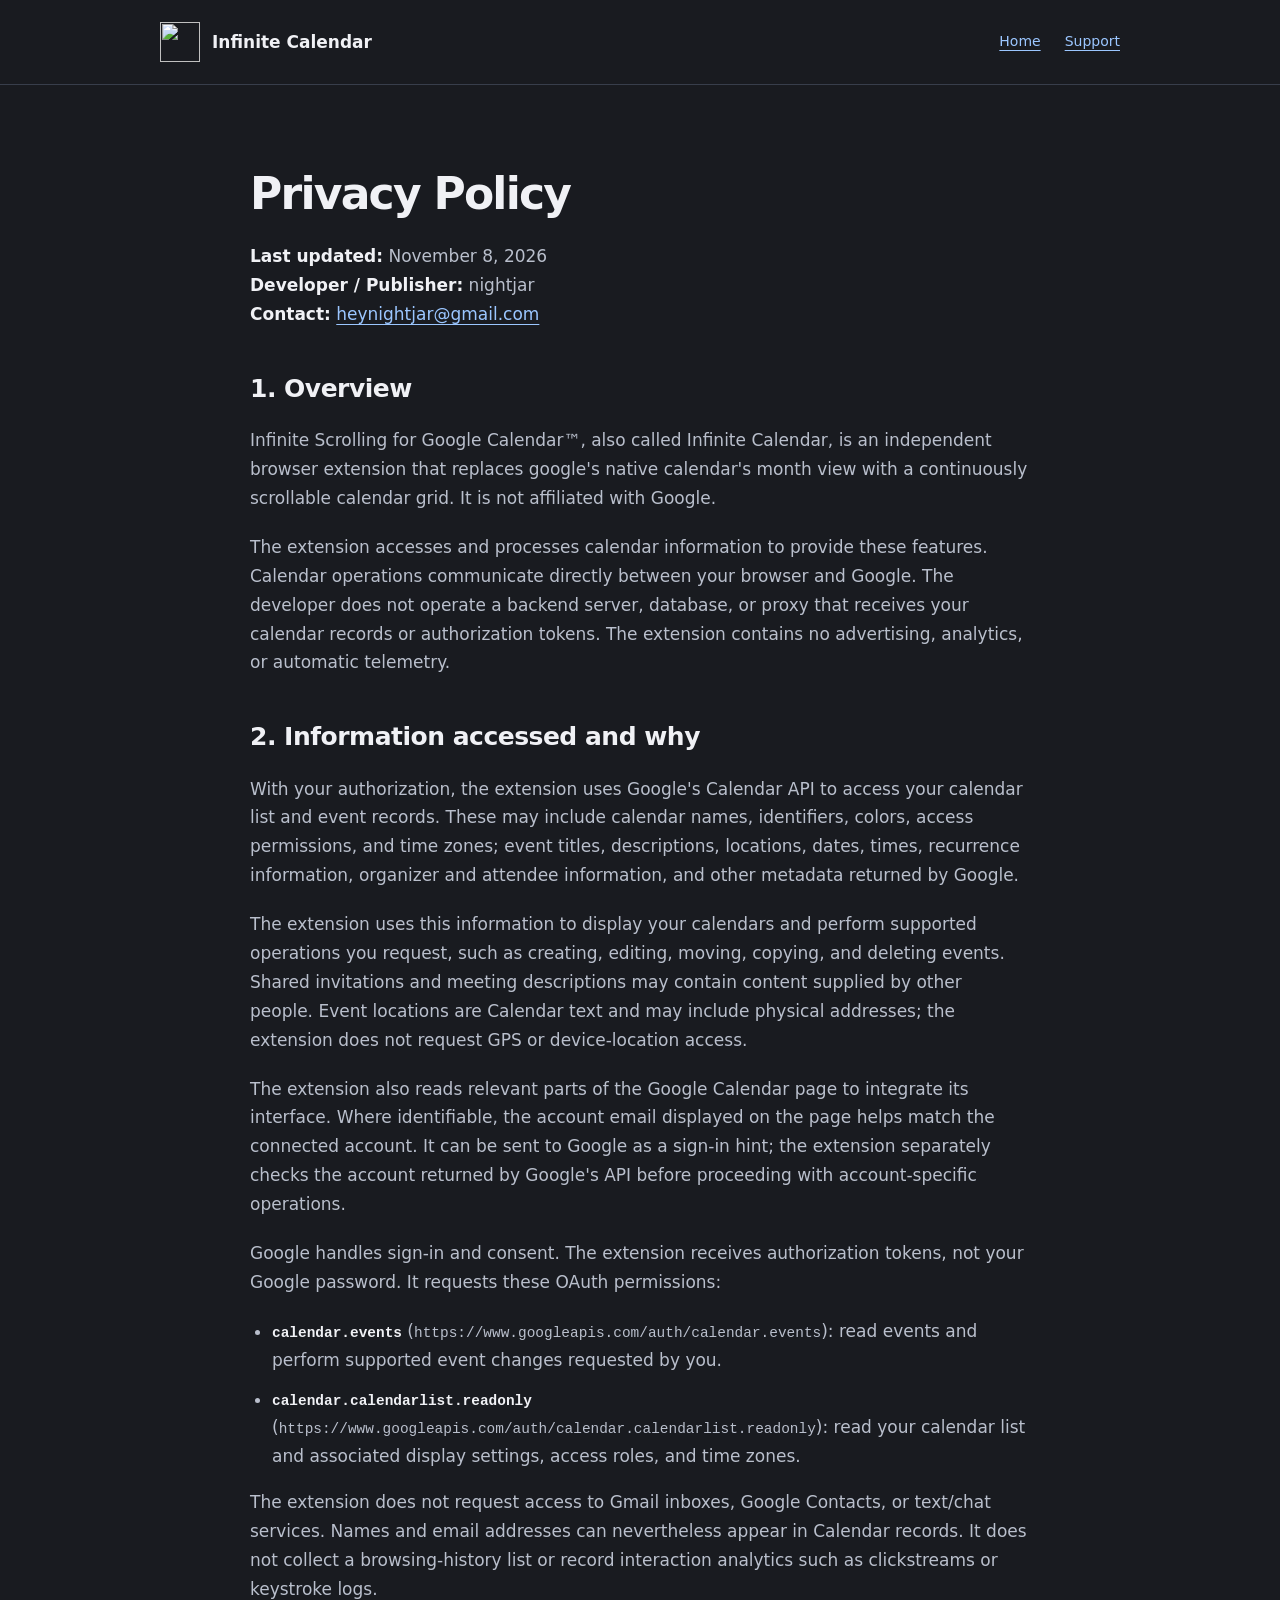
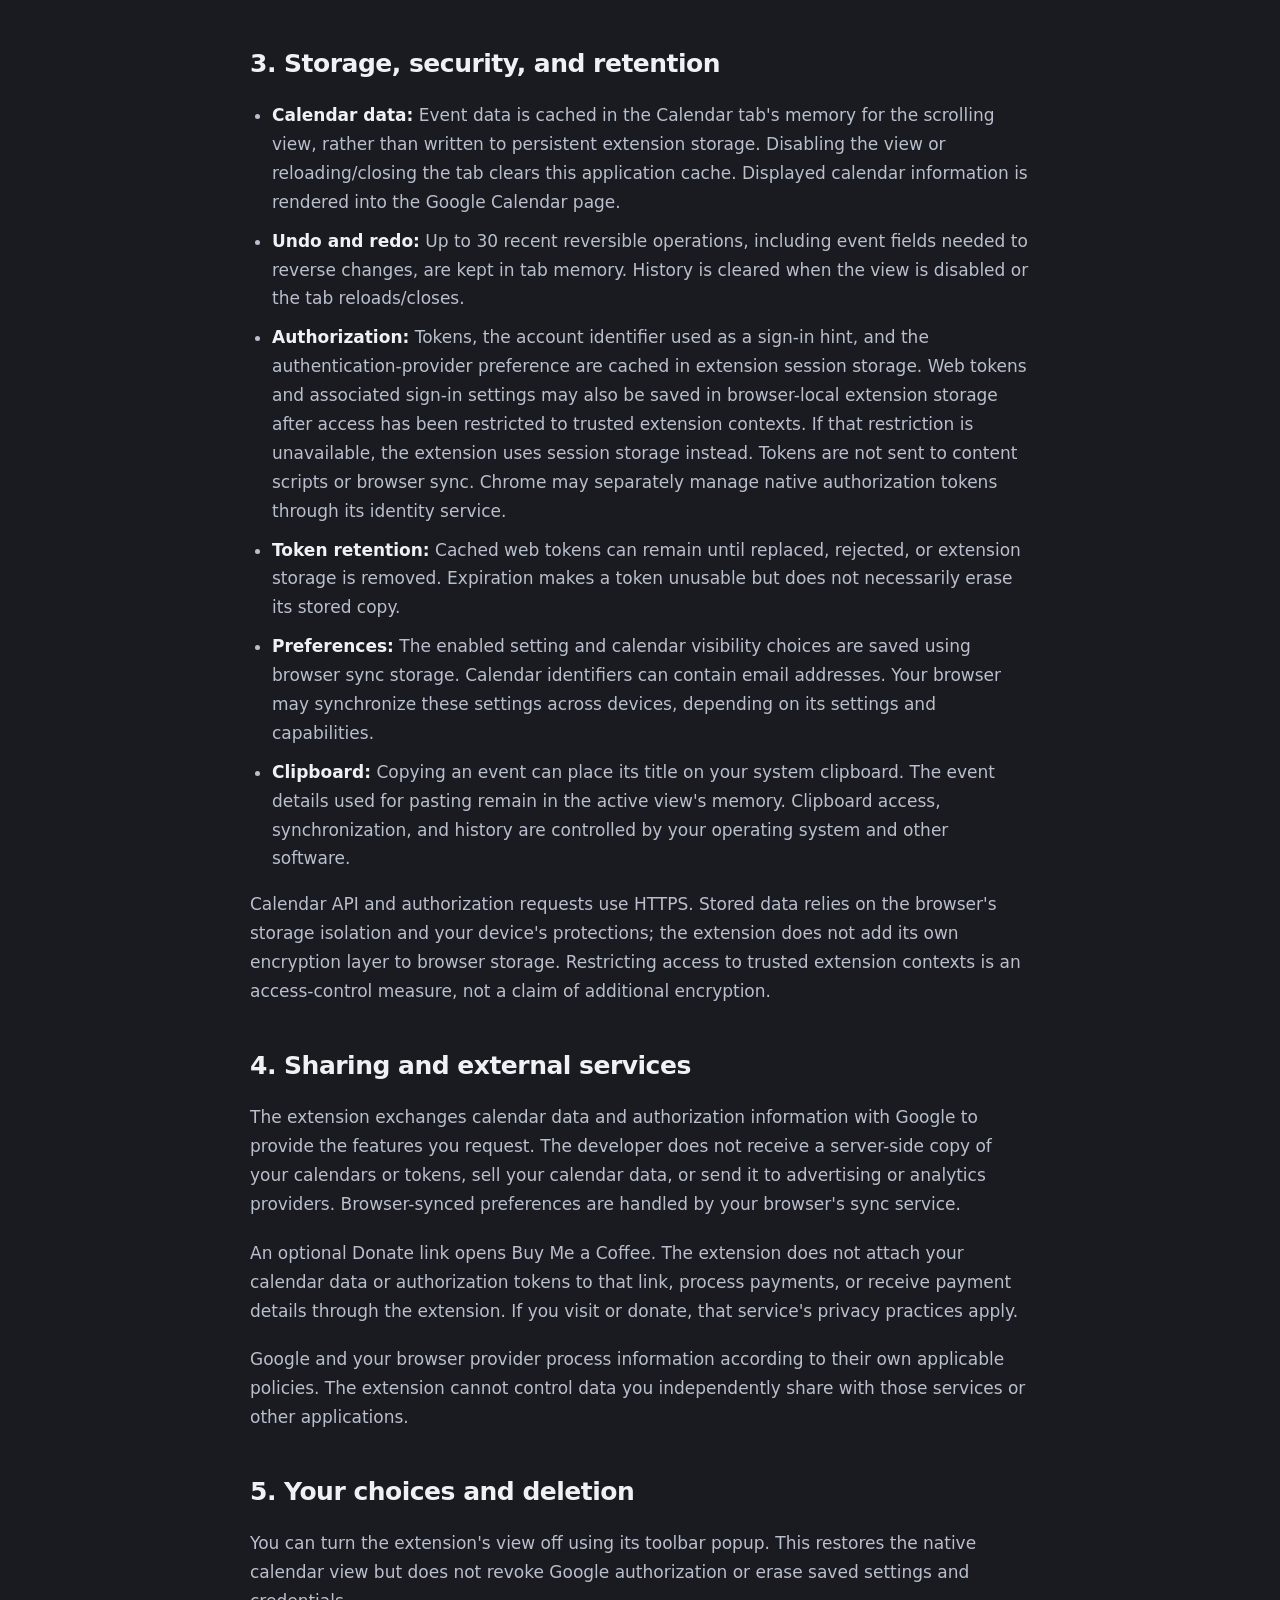
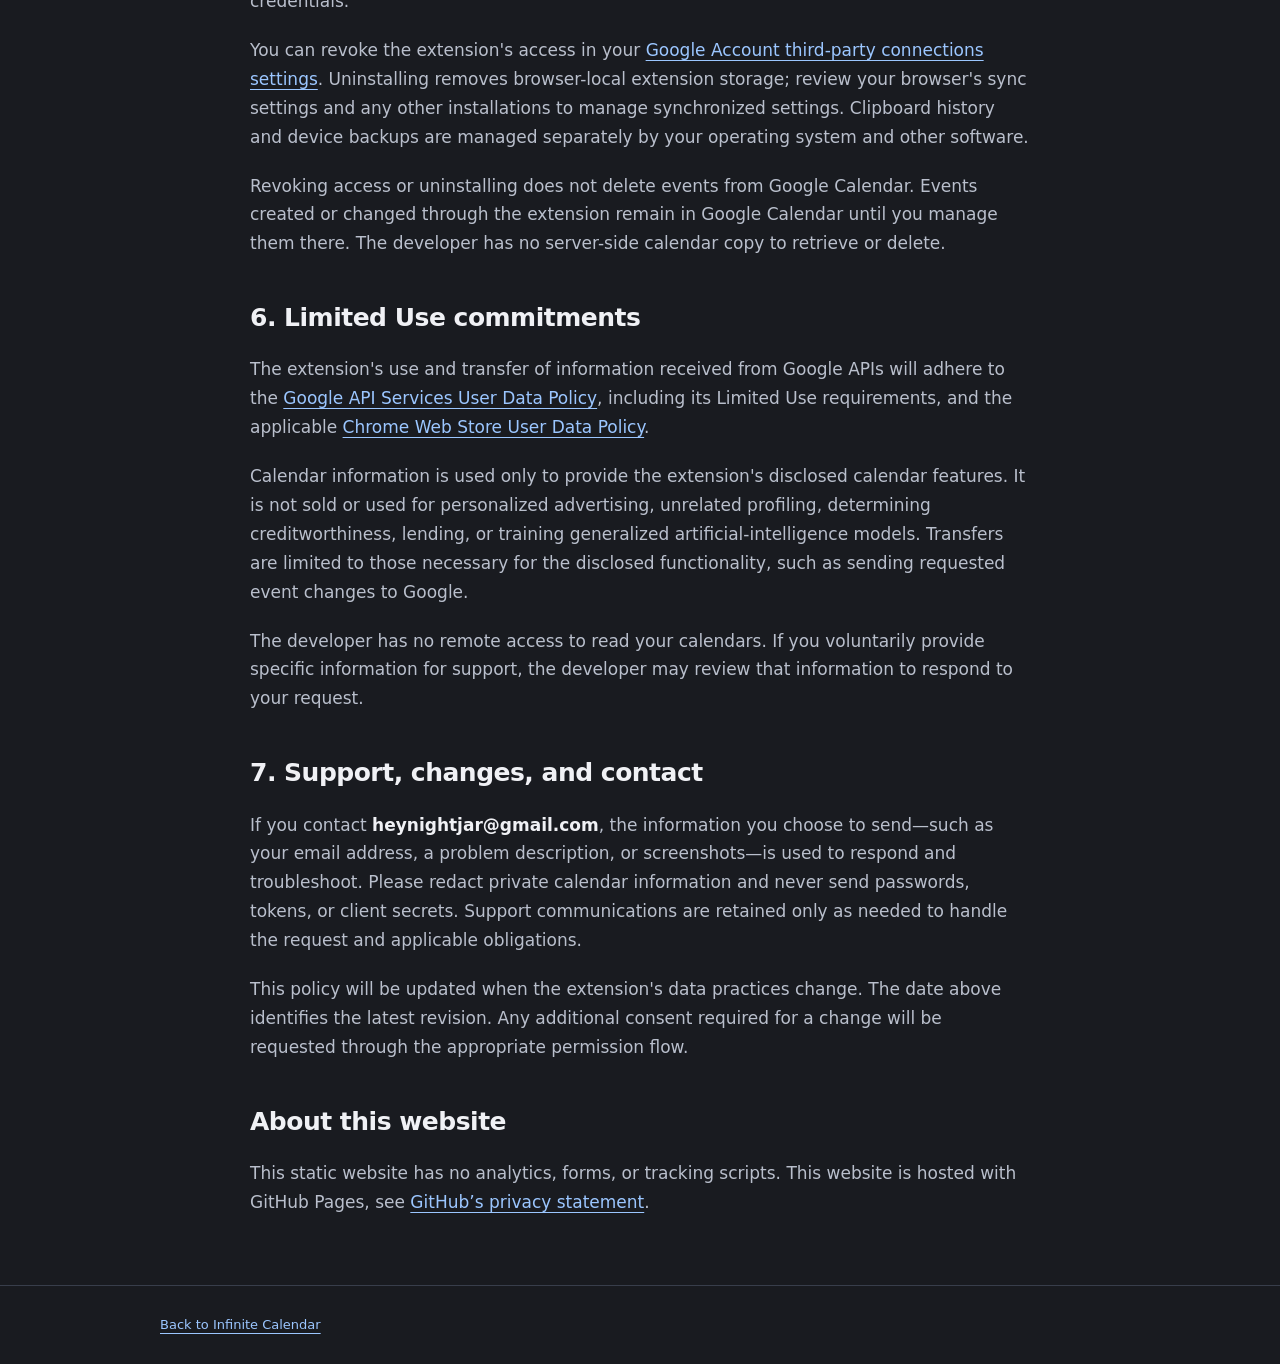
==== privacy.html @ 128d6679 "Add files via upload" ====
<!doctype html>
<html lang="en"><head><meta charset="utf-8"><meta name="viewport" content="width=device-width, initial-scale=1">
<title>Privacy policy — Infinite Calendar</title><meta name="description" content="How Infinite Calendar accesses, uses, stores, and shares Google Calendar information.">
<link rel="icon" href="assets/icon.png"><link rel="stylesheet" href="styles.css"></head><body>
<a class="skip" href="#main">Skip to content</a>
<header><div class="wrap"><a class="brand" href="index.html"><img src="assets/icon.png" alt="" width="40" height="40">Infinite Calendar</a><nav aria-label="Main navigation"><a href="index.html">Home</a><a href="mailto:heynightjar@gmail.com">Support</a></nav></div></header>
<main id="main" class="wrap policy">
<h1>Privacy Policy</h1>
<p><strong>Last updated:</strong> November 8, 2026<br>
<strong>Developer / Publisher:</strong> nightjar<br>
<strong>Contact:</strong> <a href="mailto:heynightjar@gmail.com">heynightjar@gmail.com</a></p>
<h2>1. Overview</h2>
<p>Infinite Scrolling for Google Calendar™, also called Infinite Calendar, is an independent browser extension that replaces google's native calendar's month view with a continuously scrollable calendar grid. It is not affiliated with Google.</p>
<p>The extension accesses and processes calendar information to provide these features. Calendar operations communicate directly between your browser and Google. The developer does not operate a backend server, database, or proxy that receives your calendar records or authorization tokens. The extension contains no advertising, analytics, or automatic telemetry.</p>
<h2>2. Information accessed and why</h2>
<p>With your authorization, the extension uses Google&#x27;s Calendar API to access your calendar list and event records. These may include calendar names, identifiers, colors, access permissions, and time zones; event titles, descriptions, locations, dates, times, recurrence information, organizer and attendee information, and other metadata returned by Google.</p>
<p>The extension uses this information to display your calendars and perform supported operations you request, such as creating, editing, moving, copying, and deleting events. Shared invitations and meeting descriptions may contain content supplied by other people. Event locations are Calendar text and may include physical addresses; the extension does not request GPS or device-location access.</p>
<p>The extension also reads relevant parts of the Google Calendar page to integrate its interface. Where identifiable, the account email displayed on the page helps match the connected account. It can be sent to Google as a sign-in hint; the extension separately checks the account returned by Google&#x27;s API before proceeding with account-specific operations.</p>
<p>Google handles sign-in and consent. The extension receives authorization tokens, not your Google password. It requests these OAuth permissions:</p>
<ul><li><strong><code>calendar.events</code></strong> (<code>https://www.googleapis.com/auth/calendar.events</code>): read events and perform supported event changes requested by you.</li><li><strong><code>calendar.calendarlist.readonly</code></strong> (<code>https://www.googleapis.com/auth/calendar.calendarlist.readonly</code>): read your calendar list and associated display settings, access roles, and time zones.</li></ul>
<p>The extension does not request access to Gmail inboxes, Google Contacts, or text/chat services. Names and email addresses can nevertheless appear in Calendar records. It does not collect a browsing-history list or record interaction analytics such as clickstreams or keystroke logs.</p>
<h2>3. Storage, security, and retention</h2>
<ul><li><strong>Calendar data:</strong> Event data is cached in the Calendar tab&#x27;s memory for the scrolling view, rather than written to persistent extension storage. Disabling the view or reloading/closing the tab clears this application cache. Displayed calendar information is rendered into the Google Calendar page.</li><li><strong>Undo and redo:</strong> Up to 30 recent reversible operations, including event fields needed to reverse changes, are kept in tab memory. History is cleared when the view is disabled or the tab reloads/closes.</li><li><strong>Authorization:</strong> Tokens, the account identifier used as a sign-in hint, and the authentication-provider preference are cached in extension session storage. Web tokens and associated sign-in settings may also be saved in browser-local extension storage after access has been restricted to trusted extension contexts. If that restriction is unavailable, the extension uses session storage instead. Tokens are not sent to content scripts or browser sync. Chrome may separately manage native authorization tokens through its identity service.</li><li><strong>Token retention:</strong> Cached web tokens can remain until replaced, rejected, or extension storage is removed. Expiration makes a token unusable but does not necessarily erase its stored copy.</li><li><strong>Preferences:</strong> The enabled setting and calendar visibility choices are saved using browser sync storage. Calendar identifiers can contain email addresses. Your browser may synchronize these settings across devices, depending on its settings and capabilities.</li><li><strong>Clipboard:</strong> Copying an event can place its title on your system clipboard. The event details used for pasting remain in the active view&#x27;s memory. Clipboard access, synchronization, and history are controlled by your operating system and other software.</li></ul>
<p>Calendar API and authorization requests use HTTPS. Stored data relies on the browser&#x27;s storage isolation and your device&#x27;s protections; the extension does not add its own encryption layer to browser storage. Restricting access to trusted extension contexts is an access-control measure, not a claim of additional encryption.</p>
<h2>4. Sharing and external services</h2>
<p>The extension exchanges calendar data and authorization information with Google to provide the features you request. The developer does not receive a server-side copy of your calendars or tokens, sell your calendar data, or send it to advertising or analytics providers. Browser-synced preferences are handled by your browser&#x27;s sync service.</p>
<p>An optional Donate link opens Buy Me a Coffee. The extension does not attach your calendar data or authorization tokens to that link, process payments, or receive payment details through the extension. If you visit or donate, that service&#x27;s privacy practices apply.</p>
<p>Google and your browser provider process information according to their own applicable policies. The extension cannot control data you independently share with those services or other applications.</p>
<h2>5. Your choices and deletion</h2>
<p>You can turn the extension&#x27;s view off using its toolbar popup. This restores the native calendar view but does not revoke Google authorization or erase saved settings and credentials.</p>
<p>You can revoke the extension&#x27;s access in your <a href="https://myaccount.google.com/connections">Google Account third-party connections settings</a>. Uninstalling removes browser-local extension storage; review your browser&#x27;s sync settings and any other installations to manage synchronized settings. Clipboard history and device backups are managed separately by your operating system and other software.</p>
<p>Revoking access or uninstalling does not delete events from Google Calendar. Events created or changed through the extension remain in Google Calendar until you manage them there. The developer has no server-side calendar copy to retrieve or delete.</p>
<h2>6. Limited Use commitments</h2>
<p>The extension&#x27;s use and transfer of information received from Google APIs will adhere to the <a href="https://developers.google.com/terms/api-services-user-data-policy">Google API Services User Data Policy</a>, including its Limited Use requirements, and the applicable <a href="https://developer.chrome.com/docs/webstore/program-policies/user-data-faq">Chrome Web Store User Data Policy</a>.</p>
<p>Calendar information is used only to provide the extension&#x27;s disclosed calendar features. It is not sold or used for personalized advertising, unrelated profiling, determining creditworthiness, lending, or training generalized artificial-intelligence models. Transfers are limited to those necessary for the disclosed functionality, such as sending requested event changes to Google.</p>
<p>The developer has no remote access to read your calendars. If you voluntarily provide specific information for support, the developer may review that information to respond to your request.</p>
<h2>7. Support, changes, and contact</h2>
<p>If you contact <strong>heynightjar@gmail.com</strong>, the information you choose to send—such as your email address, a problem description, or screenshots—is used to respond and troubleshoot. Please redact private calendar information and never send passwords, tokens, or client secrets. Support communications are retained only as needed to handle the request and applicable obligations.</p>
<p>This policy will be updated when the extension&#x27;s data practices change. The date above identifies the latest revision. Any additional consent required for a change will be requested through the appropriate permission flow.</p>
<section><h2>About this website</h2><p>This static website has no analytics, forms, or tracking scripts. This website is hosted with GitHub Pages, see <a href="https://docs.github.com/en/site-policy/privacy-policies/github-general-privacy-statement">GitHub’s privacy statement</a>.</p></section>
</main><footer><div class="wrap"><a href="index.html">Back to Infinite Calendar</a></div></footer></body></html>
---- styles.css ----
:root{color-scheme:dark;--bg:#191b20;--panel:#22252c;--text:#f0f1f5;--muted:#b9bfcc;--line:#383e4b;--blue:#9bc6ff;--orange:#ffb479}*{box-sizing:border-box}body{margin:0;background:var(--bg);color:var(--text);font:17px/1.7 system-ui,-apple-system,BlinkMacSystemFont,"Segoe UI",sans-serif}a{color:var(--blue);text-underline-offset:4px}a:hover{color:var(--orange)}a:focus-visible{outline:2px solid var(--orange);outline-offset:5px;border-radius:3px}.wrap{width:min(960px,calc(100% - 40px));margin:auto}header{border-bottom:1px solid var(--line)}header .wrap{display:flex;align-items:center;justify-content:space-between;gap:24px;padding-block:22px}.brand{display:flex;align-items:center;gap:12px;color:var(--text);text-decoration:none;font-weight:700}.brand img{width:40px;height:40px}nav{display:flex;gap:24px;flex-wrap:wrap}nav a{font-size:14px}main{padding-block:64px 48px}.eyebrow{color:var(--orange);font-size:13px;letter-spacing:.12em;text-transform:uppercase;font-weight:650}h1{font-size:clamp(32px,6vw,58px);line-height:1.12;letter-spacing:-.04em;max-width:750px;margin:20px 0 24px}h2{font-size:25px;line-height:1.3;letter-spacing:-.02em;margin-top:0}.intro{font-size:20px;max-width:680px;color:var(--muted)}.status{display:inline-block;border:1px solid var(--line);border-radius:999px;padding:6px 16px;font-size:14px;color:var(--muted);margin-top:12px}.sections{margin-top:64px;display:grid;grid-template-columns:1fr 1fr;gap:40px}.sections section{border-top:1px solid var(--line);padding-top:24px}p,li{overflow-wrap:anywhere}p{margin:0 0 20px}li{margin-bottom:10px}ul,ol{padding-left:22px}.sections p,.sections li{color:var(--muted)}.support{margin-top:44px;padding:28px;background:var(--panel);border-radius:14px}.support p:last-child{margin-bottom:0}footer{border-top:1px solid var(--line);padding-block:28px;color:var(--muted);font-size:13px}footer p{margin-bottom:8px}.footer-links{display:flex;flex-wrap:wrap;gap:24px;margin-bottom:18px}.policy{max-width:780px}.policy h1{font-size:clamp(30px,5vw,44px);overflow-wrap:anywhere}.policy h2{margin-top:44px}.policy p,.policy li{color:var(--muted)}.policy strong{color:var(--text)}code{font-size:.85em;overflow-wrap:anywhere}.skip{position:absolute;left:20px;top:-80px;background:var(--bg);padding:10px}.skip:focus{top:10px}@media(max-width:600px){header .wrap{align-items:flex-start;gap:16px;flex-direction:column}main{padding-top:36px}.sections{grid-template-columns:1fr;gap:28px;margin-top:40px}.support{padding:22px}}
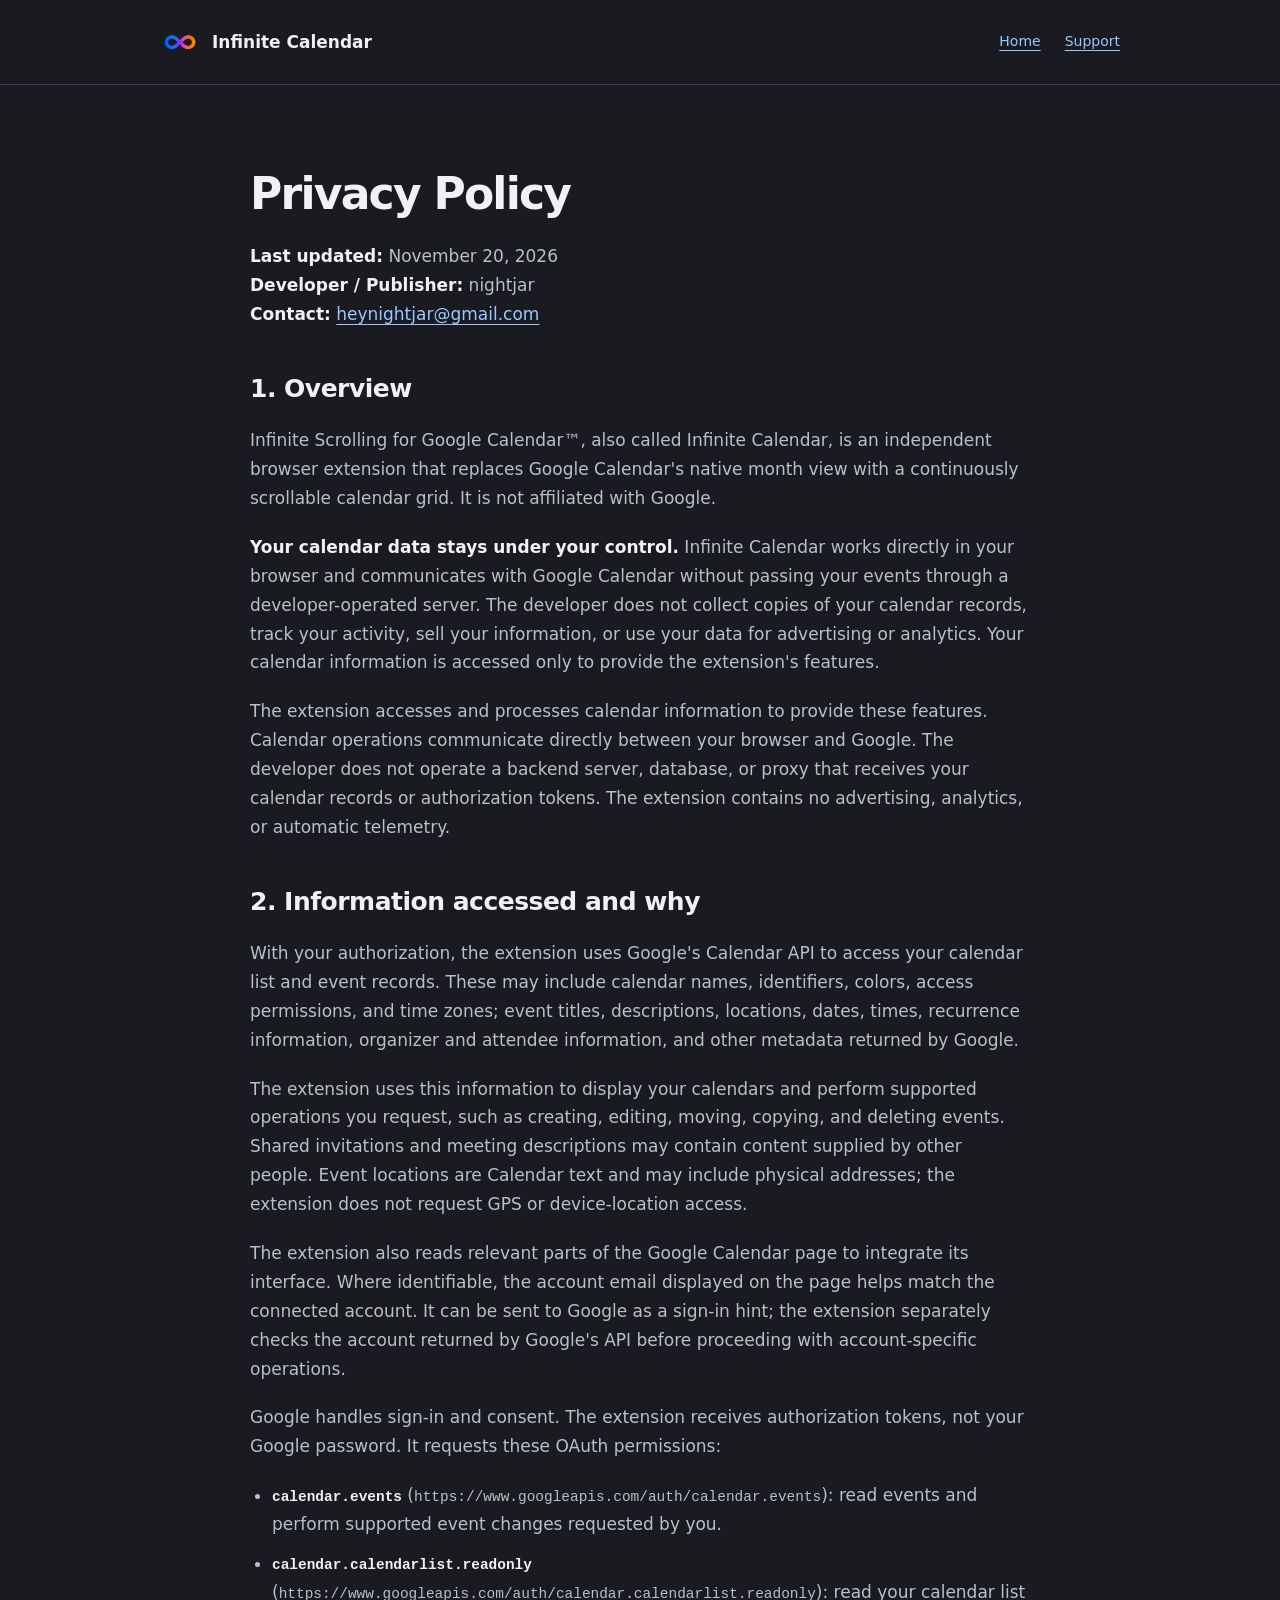
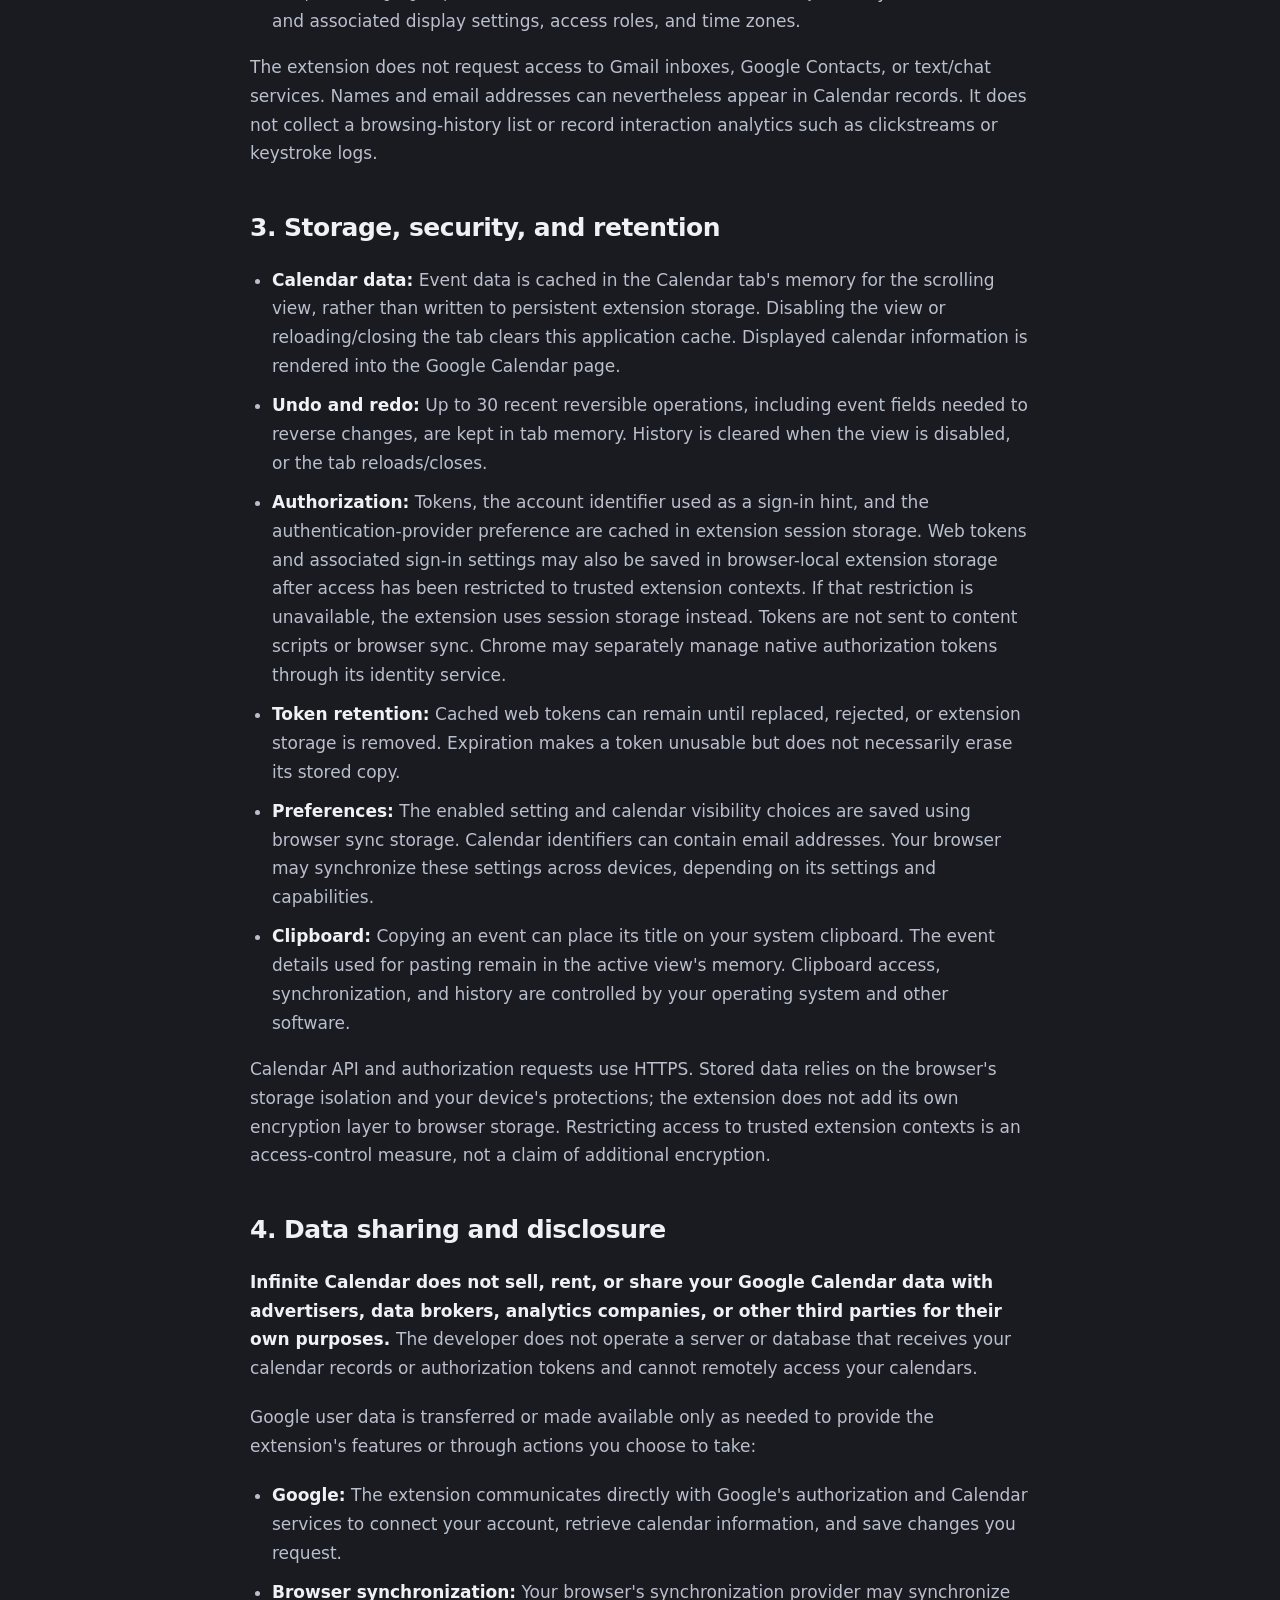
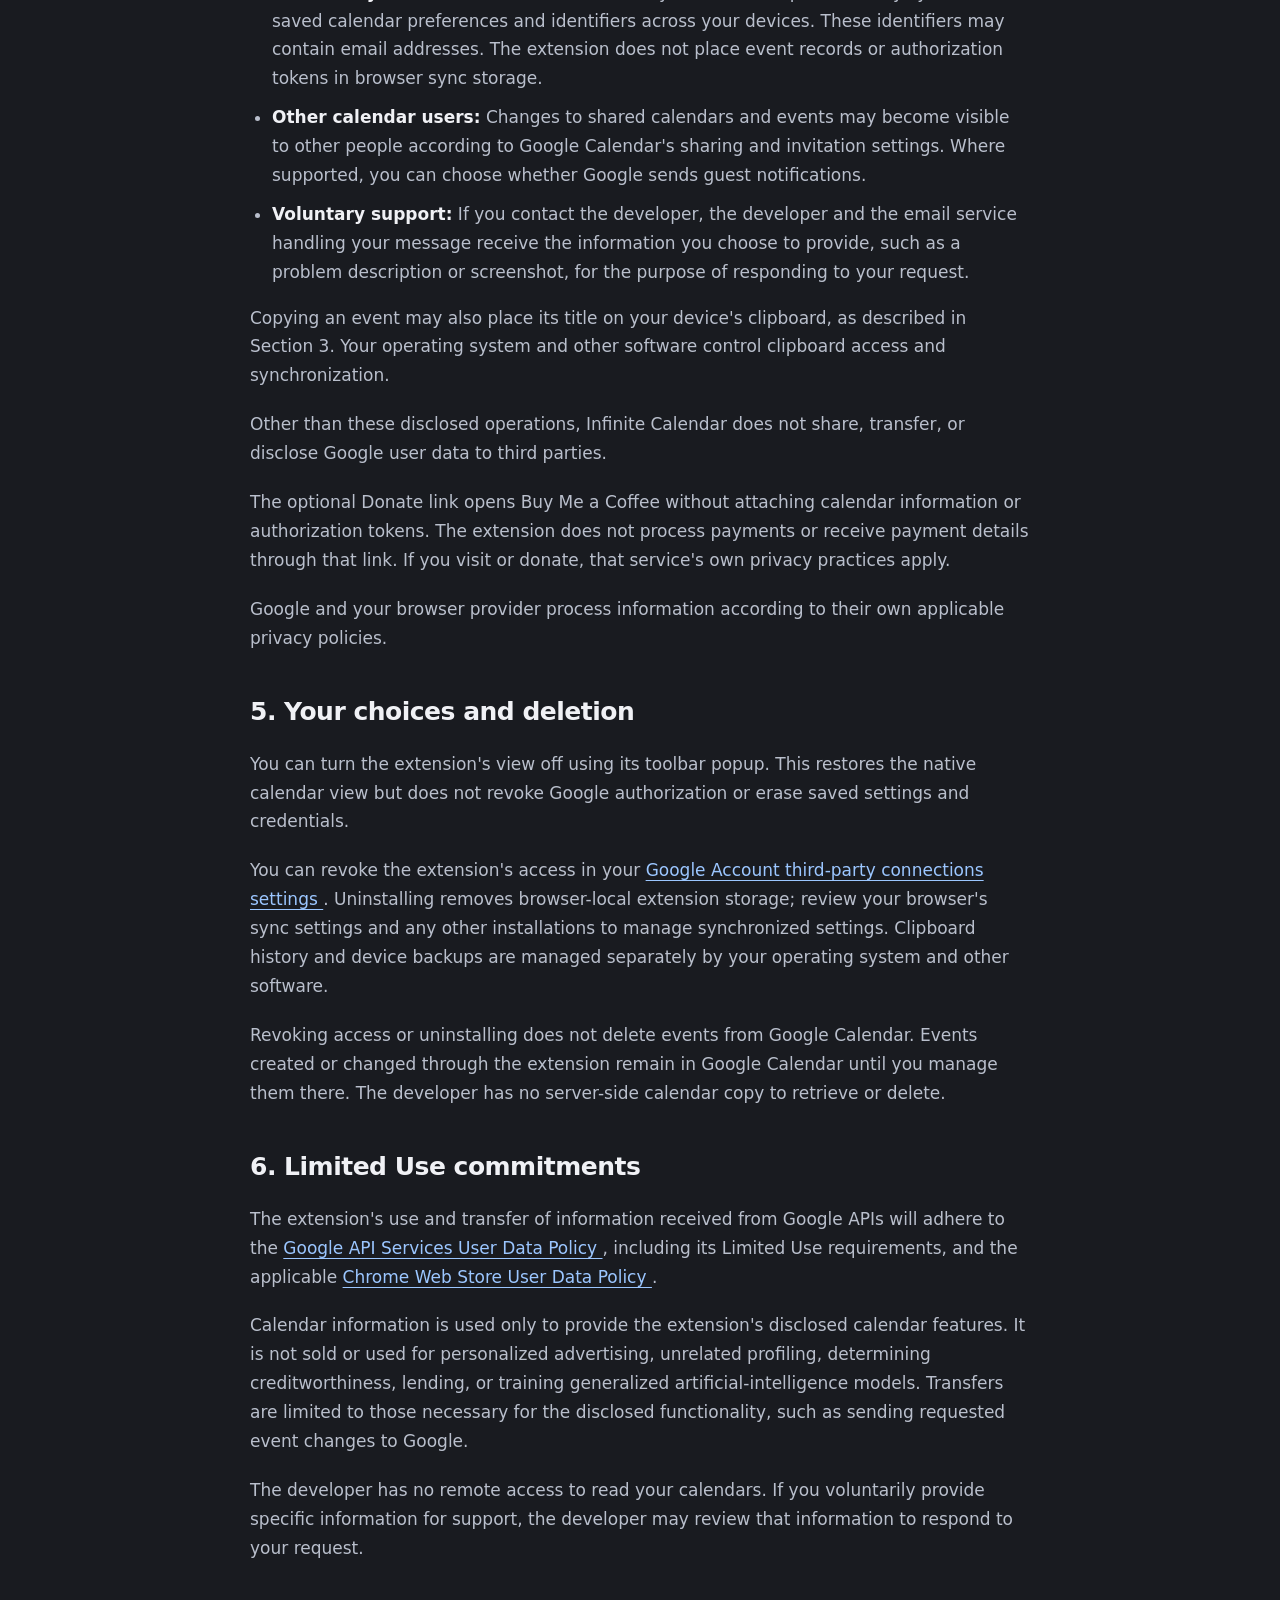
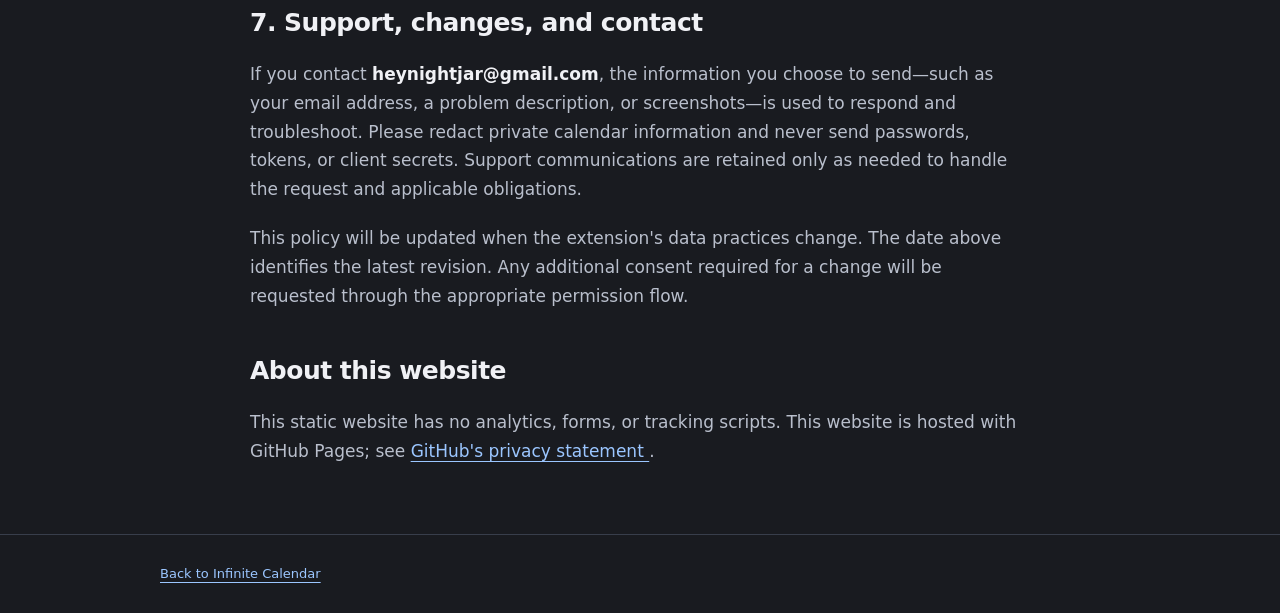
==== commit 433d6e37: "Updated privacy.html" ====
--- a/privacy.html
+++ b/privacy.html
@@ -1,41 +1,363 @@
+
 <!doctype html>
-<html lang="en"><head><meta charset="utf-8"><meta name="viewport" content="width=device-width, initial-scale=1">
-<title>Privacy policy — Infinite Calendar</title><meta name="description" content="How Infinite Calendar accesses, uses, stores, and shares Google Calendar information.">
-<link rel="icon" href="assets/icon.png"><link rel="stylesheet" href="styles.css"></head><body>
-<a class="skip" href="#main">Skip to content</a>
-<header><div class="wrap"><a class="brand" href="index.html"><img src="assets/icon.png" alt="" width="40" height="40">Infinite Calendar</a><nav aria-label="Main navigation"><a href="index.html">Home</a><a href="mailto:heynightjar@gmail.com">Support</a></nav></div></header>
-<main id="main" class="wrap policy">
-<h1>Privacy Policy</h1>
-<p><strong>Last updated:</strong> November 8, 2026<br>
-<strong>Developer / Publisher:</strong> nightjar<br>
-<strong>Contact:</strong> <a href="mailto:heynightjar@gmail.com">heynightjar@gmail.com</a></p>
-<h2>1. Overview</h2>
-<p>Infinite Scrolling for Google Calendar™, also called Infinite Calendar, is an independent browser extension that replaces google's native calendar's month view with a continuously scrollable calendar grid. It is not affiliated with Google.</p>
-<p>The extension accesses and processes calendar information to provide these features. Calendar operations communicate directly between your browser and Google. The developer does not operate a backend server, database, or proxy that receives your calendar records or authorization tokens. The extension contains no advertising, analytics, or automatic telemetry.</p>
-<h2>2. Information accessed and why</h2>
-<p>With your authorization, the extension uses Google&#x27;s Calendar API to access your calendar list and event records. These may include calendar names, identifiers, colors, access permissions, and time zones; event titles, descriptions, locations, dates, times, recurrence information, organizer and attendee information, and other metadata returned by Google.</p>
-<p>The extension uses this information to display your calendars and perform supported operations you request, such as creating, editing, moving, copying, and deleting events. Shared invitations and meeting descriptions may contain content supplied by other people. Event locations are Calendar text and may include physical addresses; the extension does not request GPS or device-location access.</p>
-<p>The extension also reads relevant parts of the Google Calendar page to integrate its interface. Where identifiable, the account email displayed on the page helps match the connected account. It can be sent to Google as a sign-in hint; the extension separately checks the account returned by Google&#x27;s API before proceeding with account-specific operations.</p>
-<p>Google handles sign-in and consent. The extension receives authorization tokens, not your Google password. It requests these OAuth permissions:</p>
-<ul><li><strong><code>calendar.events</code></strong> (<code>https://www.googleapis.com/auth/calendar.events</code>): read events and perform supported event changes requested by you.</li><li><strong><code>calendar.calendarlist.readonly</code></strong> (<code>https://www.googleapis.com/auth/calendar.calendarlist.readonly</code>): read your calendar list and associated display settings, access roles, and time zones.</li></ul>
-<p>The extension does not request access to Gmail inboxes, Google Contacts, or text/chat services. Names and email addresses can nevertheless appear in Calendar records. It does not collect a browsing-history list or record interaction analytics such as clickstreams or keystroke logs.</p>
-<h2>3. Storage, security, and retention</h2>
-<ul><li><strong>Calendar data:</strong> Event data is cached in the Calendar tab&#x27;s memory for the scrolling view, rather than written to persistent extension storage. Disabling the view or reloading/closing the tab clears this application cache. Displayed calendar information is rendered into the Google Calendar page.</li><li><strong>Undo and redo:</strong> Up to 30 recent reversible operations, including event fields needed to reverse changes, are kept in tab memory. History is cleared when the view is disabled or the tab reloads/closes.</li><li><strong>Authorization:</strong> Tokens, the account identifier used as a sign-in hint, and the authentication-provider preference are cached in extension session storage. Web tokens and associated sign-in settings may also be saved in browser-local extension storage after access has been restricted to trusted extension contexts. If that restriction is unavailable, the extension uses session storage instead. Tokens are not sent to content scripts or browser sync. Chrome may separately manage native authorization tokens through its identity service.</li><li><strong>Token retention:</strong> Cached web tokens can remain until replaced, rejected, or extension storage is removed. Expiration makes a token unusable but does not necessarily erase its stored copy.</li><li><strong>Preferences:</strong> The enabled setting and calendar visibility choices are saved using browser sync storage. Calendar identifiers can contain email addresses. Your browser may synchronize these settings across devices, depending on its settings and capabilities.</li><li><strong>Clipboard:</strong> Copying an event can place its title on your system clipboard. The event details used for pasting remain in the active view&#x27;s memory. Clipboard access, synchronization, and history are controlled by your operating system and other software.</li></ul>
-<p>Calendar API and authorization requests use HTTPS. Stored data relies on the browser&#x27;s storage isolation and your device&#x27;s protections; the extension does not add its own encryption layer to browser storage. Restricting access to trusted extension contexts is an access-control measure, not a claim of additional encryption.</p>
-<h2>4. Sharing and external services</h2>
-<p>The extension exchanges calendar data and authorization information with Google to provide the features you request. The developer does not receive a server-side copy of your calendars or tokens, sell your calendar data, or send it to advertising or analytics providers. Browser-synced preferences are handled by your browser&#x27;s sync service.</p>
-<p>An optional Donate link opens Buy Me a Coffee. The extension does not attach your calendar data or authorization tokens to that link, process payments, or receive payment details through the extension. If you visit or donate, that service&#x27;s privacy practices apply.</p>
-<p>Google and your browser provider process information according to their own applicable policies. The extension cannot control data you independently share with those services or other applications.</p>
-<h2>5. Your choices and deletion</h2>
-<p>You can turn the extension&#x27;s view off using its toolbar popup. This restores the native calendar view but does not revoke Google authorization or erase saved settings and credentials.</p>
-<p>You can revoke the extension&#x27;s access in your <a href="https://myaccount.google.com/connections">Google Account third-party connections settings</a>. Uninstalling removes browser-local extension storage; review your browser&#x27;s sync settings and any other installations to manage synchronized settings. Clipboard history and device backups are managed separately by your operating system and other software.</p>
-<p>Revoking access or uninstalling does not delete events from Google Calendar. Events created or changed through the extension remain in Google Calendar until you manage them there. The developer has no server-side calendar copy to retrieve or delete.</p>
-<h2>6. Limited Use commitments</h2>
-<p>The extension&#x27;s use and transfer of information received from Google APIs will adhere to the <a href="https://developers.google.com/terms/api-services-user-data-policy">Google API Services User Data Policy</a>, including its Limited Use requirements, and the applicable <a href="https://developer.chrome.com/docs/webstore/program-policies/user-data-faq">Chrome Web Store User Data Policy</a>.</p>
-<p>Calendar information is used only to provide the extension&#x27;s disclosed calendar features. It is not sold or used for personalized advertising, unrelated profiling, determining creditworthiness, lending, or training generalized artificial-intelligence models. Transfers are limited to those necessary for the disclosed functionality, such as sending requested event changes to Google.</p>
-<p>The developer has no remote access to read your calendars. If you voluntarily provide specific information for support, the developer may review that information to respond to your request.</p>
-<h2>7. Support, changes, and contact</h2>
-<p>If you contact <strong>heynightjar@gmail.com</strong>, the information you choose to send—such as your email address, a problem description, or screenshots—is used to respond and troubleshoot. Please redact private calendar information and never send passwords, tokens, or client secrets. Support communications are retained only as needed to handle the request and applicable obligations.</p>
-<p>This policy will be updated when the extension&#x27;s data practices change. The date above identifies the latest revision. Any additional consent required for a change will be requested through the appropriate permission flow.</p>
-<section><h2>About this website</h2><p>This static website has no analytics, forms, or tracking scripts. This website is hosted with GitHub Pages, see <a href="https://docs.github.com/en/site-policy/privacy-policies/github-general-privacy-statement">GitHub’s privacy statement</a>.</p></section>
-</main><footer><div class="wrap"><a href="index.html">Back to Infinite Calendar</a></div></footer></body></html>
+<html lang="en">
+<head>
+  <meta charset="utf-8">
+  <meta name="viewport" content="width=device-width, initial-scale=1">
+  <title>Privacy Policy — Infinite Calendar</title>
+  <meta name="description" content="How Infinite Calendar accesses, uses, stores, and shares Google Calendar information.">
+  <link rel="icon" href="assets/icon.png">
+  <link rel="stylesheet" href="styles.css">
+</head>
+<body>
+  <a class="skip" href="#main">Skip to content</a>
+
+  <header>
+    <div class="wrap">
+      <a class="brand" href="index.html">
+        <img src="assets/icon.png" alt="" width="40" height="40">
+        Infinite Calendar
+      </a>
+      <nav aria-label="Main navigation">
+        <a href="index.html">Home</a>
+        <a href="mailto:heynightjar@gmail.com">Support</a>
+      </nav>
+    </div>
+  </header>
+
+  <main id="main" class="wrap policy">
+    <h1>Privacy Policy</h1>
+
+    <p>
+      <strong>Last updated:</strong> November 20, 2026<br>
+      <strong>Developer / Publisher:</strong> nightjar<br>
+      <strong>Contact:</strong>
+      <a href="mailto:heynightjar@gmail.com">heynightjar@gmail.com</a>
+    </p>
+
+    <h2>1. Overview</h2>
+
+    <p>
+      Infinite Scrolling for Google Calendar™, also called Infinite Calendar,
+      is an independent browser extension that replaces Google Calendar's
+      native month view with a continuously scrollable calendar grid.
+      It is not affiliated with Google.
+    </p>
+
+    <p>
+      <strong>Your calendar data stays under your control.</strong>
+      Infinite Calendar works directly in your browser and communicates
+      with Google Calendar without passing your events through a
+      developer-operated server. The developer does not collect copies
+      of your calendar records, track your activity, sell your information,
+      or use your data for advertising or analytics. Your calendar
+      information is accessed only to provide the extension's features.
+    </p>
+
+    <p>
+      The extension accesses and processes calendar information to provide
+      these features. Calendar operations communicate directly between
+      your browser and Google. The developer does not operate a backend
+      server, database, or proxy that receives your calendar records or
+      authorization tokens. The extension contains no advertising,
+      analytics, or automatic telemetry.
+    </p>
+
+    <h2>2. Information accessed and why</h2>
+
+    <p>
+      With your authorization, the extension uses Google's Calendar API
+      to access your calendar list and event records. These may include
+      calendar names, identifiers, colors, access permissions, and time
+      zones; event titles, descriptions, locations, dates, times,
+      recurrence information, organizer and attendee information, and
+      other metadata returned by Google.
+    </p>
+
+    <p>
+      The extension uses this information to display your calendars and
+      perform supported operations you request, such as creating,
+      editing, moving, copying, and deleting events. Shared invitations
+      and meeting descriptions may contain content supplied by other
+      people. Event locations are Calendar text and may include physical
+      addresses; the extension does not request GPS or device-location
+      access.
+    </p>
+
+    <p>
+      The extension also reads relevant parts of the Google Calendar page
+      to integrate its interface. Where identifiable, the account email
+      displayed on the page helps match the connected account. It can
+      be sent to Google as a sign-in hint; the extension separately checks
+      the account returned by Google's API before proceeding with
+      account-specific operations.
+    </p>
+
+    <p>
+      Google handles sign-in and consent. The extension receives
+      authorization tokens, not your Google password. It requests
+      these OAuth permissions:
+    </p>
+
+    <ul>
+      <li>
+        <strong><code>calendar.events</code></strong>
+        (<code>https://www.googleapis.com/auth/calendar.events</code>):
+        read events and perform supported event changes requested by you.
+      </li>
+      <li>
+        <strong><code>calendar.calendarlist.readonly</code></strong>
+        (<code>https://www.googleapis.com/auth/calendar.calendarlist.readonly</code>):
+        read your calendar list and associated display settings, access
+        roles, and time zones.
+      </li>
+    </ul>
+
+    <p>
+      The extension does not request access to Gmail inboxes, Google
+      Contacts, or text/chat services. Names and email addresses can
+      nevertheless appear in Calendar records. It does not collect a
+      browsing-history list or record interaction analytics such as
+      clickstreams or keystroke logs.
+    </p>
+
+    <h2>3. Storage, security, and retention</h2>
+
+    <ul>
+      <li>
+        <strong>Calendar data:</strong>
+        Event data is cached in the Calendar tab's memory for the
+        scrolling view, rather than written to persistent extension
+        storage. Disabling the view or reloading/closing the tab clears
+        this application cache. Displayed calendar information is
+        rendered into the Google Calendar page.
+      </li>
+
+      <li>
+        <strong>Undo and redo:</strong>
+        Up to 30 recent reversible operations, including event fields
+        needed to reverse changes, are kept in tab memory. History is
+        cleared when the view is disabled, or the tab reloads/closes.
+      </li>
+
+      <li>
+        <strong>Authorization:</strong>
+        Tokens, the account identifier used as a sign-in hint, and
+        the authentication-provider preference are cached in extension
+        session storage. Web tokens and associated sign-in settings
+        may also be saved in browser-local extension storage after
+        access has been restricted to trusted extension contexts.
+        If that restriction is unavailable, the extension uses
+        session storage instead. Tokens are not sent to content
+        scripts or browser sync. Chrome may separately manage native
+        authorization tokens through its identity service.
+      </li>
+
+      <li>
+        <strong>Token retention:</strong>
+        Cached web tokens can remain until replaced, rejected, or
+        extension storage is removed. Expiration makes a token unusable
+        but does not necessarily erase its stored copy.
+      </li>
+
+      <li>
+        <strong>Preferences:</strong>
+        The enabled setting and calendar visibility choices are saved
+        using browser sync storage. Calendar identifiers can contain
+        email addresses. Your browser may synchronize these settings
+        across devices, depending on its settings and capabilities.
+      </li>
+
+      <li>
+        <strong>Clipboard:</strong>
+        Copying an event can place its title on your system clipboard.
+        The event details used for pasting remain in the active view's
+        memory. Clipboard access, synchronization, and history are
+        controlled by your operating system and other software.
+      </li>
+    </ul>
+
+    <p>
+      Calendar API and authorization requests use HTTPS. Stored data
+      relies on the browser's storage isolation and your device's
+      protections; the extension does not add its own encryption layer
+      to browser storage. Restricting access to trusted extension
+      contexts is an access-control measure, not a claim of additional
+      encryption.
+    </p>
+
+    <h2>4. Data sharing and disclosure</h2>
+
+    <p>
+      <strong>
+        Infinite Calendar does not sell, rent, or share your Google
+        Calendar data with advertisers, data brokers, analytics
+        companies, or other third parties for their own purposes.
+      </strong>
+      The developer does not operate a server or database that receives
+      your calendar records or authorization tokens and cannot
+      remotely access your calendars.
+    </p>
+
+    <p>
+      Google user data is transferred or made available only as needed
+      to provide the extension's features or through actions you
+      choose to take:
+    </p>
+
+    <ul>
+      <li>
+        <strong>Google:</strong>
+        The extension communicates directly with Google's authorization
+        and Calendar services to connect your account, retrieve calendar
+        information, and save changes you request.
+      </li>
+
+      <li>
+        <strong>Browser synchronization:</strong>
+        Your browser's synchronization provider may synchronize saved
+        calendar preferences and identifiers across your devices.
+        These identifiers may contain email addresses. The extension
+        does not place event records or authorization tokens in browser
+        sync storage.
+      </li>
+
+      <li>
+        <strong>Other calendar users:</strong>
+        Changes to shared calendars and events may become visible to
+        other people according to Google Calendar's sharing and
+        invitation settings. Where supported, you can choose whether
+        Google sends guest notifications.
+      </li>
+
+      <li>
+        <strong>Voluntary support:</strong>
+        If you contact the developer, the developer and the email
+        service handling your message receive the information you
+        choose to provide, such as a problem description or screenshot,
+        for the purpose of responding to your request.
+      </li>
+    </ul>
+
+    <p>
+      Copying an event may also place its title on your device's
+      clipboard, as described in Section 3. Your operating system
+      and other software control clipboard access and synchronization.
+    </p>
+
+    <p>
+      Other than these disclosed operations, Infinite Calendar does
+      not share, transfer, or disclose Google user data to third
+      parties.
+    </p>
+
+    <p>
+      The optional Donate link opens Buy Me a Coffee without attaching
+      calendar information or authorization tokens. The extension
+      does not process payments or receive payment details through
+      that link. If you visit or donate, that service's own privacy
+      practices apply.
+    </p>
+
+    <p>
+      Google and your browser provider process information according
+      to their own applicable privacy policies.
+    </p>
+
+    <h2>5. Your choices and deletion</h2>
+
+    <p>
+      You can turn the extension's view off using its toolbar popup.
+      This restores the native calendar view but does not revoke
+      Google authorization or erase saved settings and credentials.
+    </p>
+
+    <p>
+      You can revoke the extension's access in your
+      <a href="https://myaccount.google.com/connections">
+        Google Account third-party connections settings
+      </a>.
+      Uninstalling removes browser-local extension storage; review
+      your browser's sync settings and any other installations to
+      manage synchronized settings. Clipboard history and device
+      backups are managed separately by your operating system and
+      other software.
+    </p>
+
+    <p>
+      Revoking access or uninstalling does not delete events from
+      Google Calendar. Events created or changed through the extension
+      remain in Google Calendar until you manage them there.
+      The developer has no server-side calendar copy to retrieve
+      or delete.
+    </p>
+
+    <h2>6. Limited Use commitments</h2>
+
+    <p>
+      The extension's use and transfer of information received from
+      Google APIs will adhere to the
+      <a href="https://developers.google.com/terms/api-services-user-data-policy">
+        Google API Services User Data Policy
+      </a>,
+      including its Limited Use requirements, and the applicable
+      <a href="https://developer.chrome.com/docs/webstore/program-policies/user-data-faq">
+        Chrome Web Store User Data Policy
+      </a>.
+    </p>
+
+    <p>
+      Calendar information is used only to provide the extension's
+      disclosed calendar features. It is not sold or used for
+      personalized advertising, unrelated profiling, determining
+      creditworthiness, lending, or training generalized
+      artificial-intelligence models. Transfers are limited to those
+      necessary for the disclosed functionality, such as sending
+      requested event changes to Google.
+    </p>
+
+    <p>
+      The developer has no remote access to read your calendars.
+      If you voluntarily provide specific information for support,
+      the developer may review that information to respond to
+      your request.
+    </p>
+
+    <h2>7. Support, changes, and contact</h2>
+
+    <p>
+      If you contact <strong>heynightjar@gmail.com</strong>, the
+      information you choose to send—such as your email address,
+      a problem description, or screenshots—is used to respond
+      and troubleshoot. Please redact private calendar information
+      and never send passwords, tokens, or client secrets.
+      Support communications are retained only as needed to
+      handle the request and applicable obligations.
+    </p>
+
+    <p>
+      This policy will be updated when the extension's data
+      practices change. The date above identifies the latest
+      revision. Any additional consent required for a change
+      will be requested through the appropriate permission flow.
+    </p>
+
+    <section>
+      <h2>About this website</h2>
+      <p>
+        This static website has no analytics, forms, or tracking
+        scripts. This website is hosted with GitHub Pages; see
+        <a href="https://docs.github.com/en/site-policy/privacy-policies/github-general-privacy-statement">
+          GitHub's privacy statement
+        </a>.
+      </p>
+    </section>
+  </main>
+
+  <footer>
+    <div class="wrap">
+      <a href="index.html">Back to Infinite Calendar</a>
+    </div>
+  </footer>
+</body>
+</html>
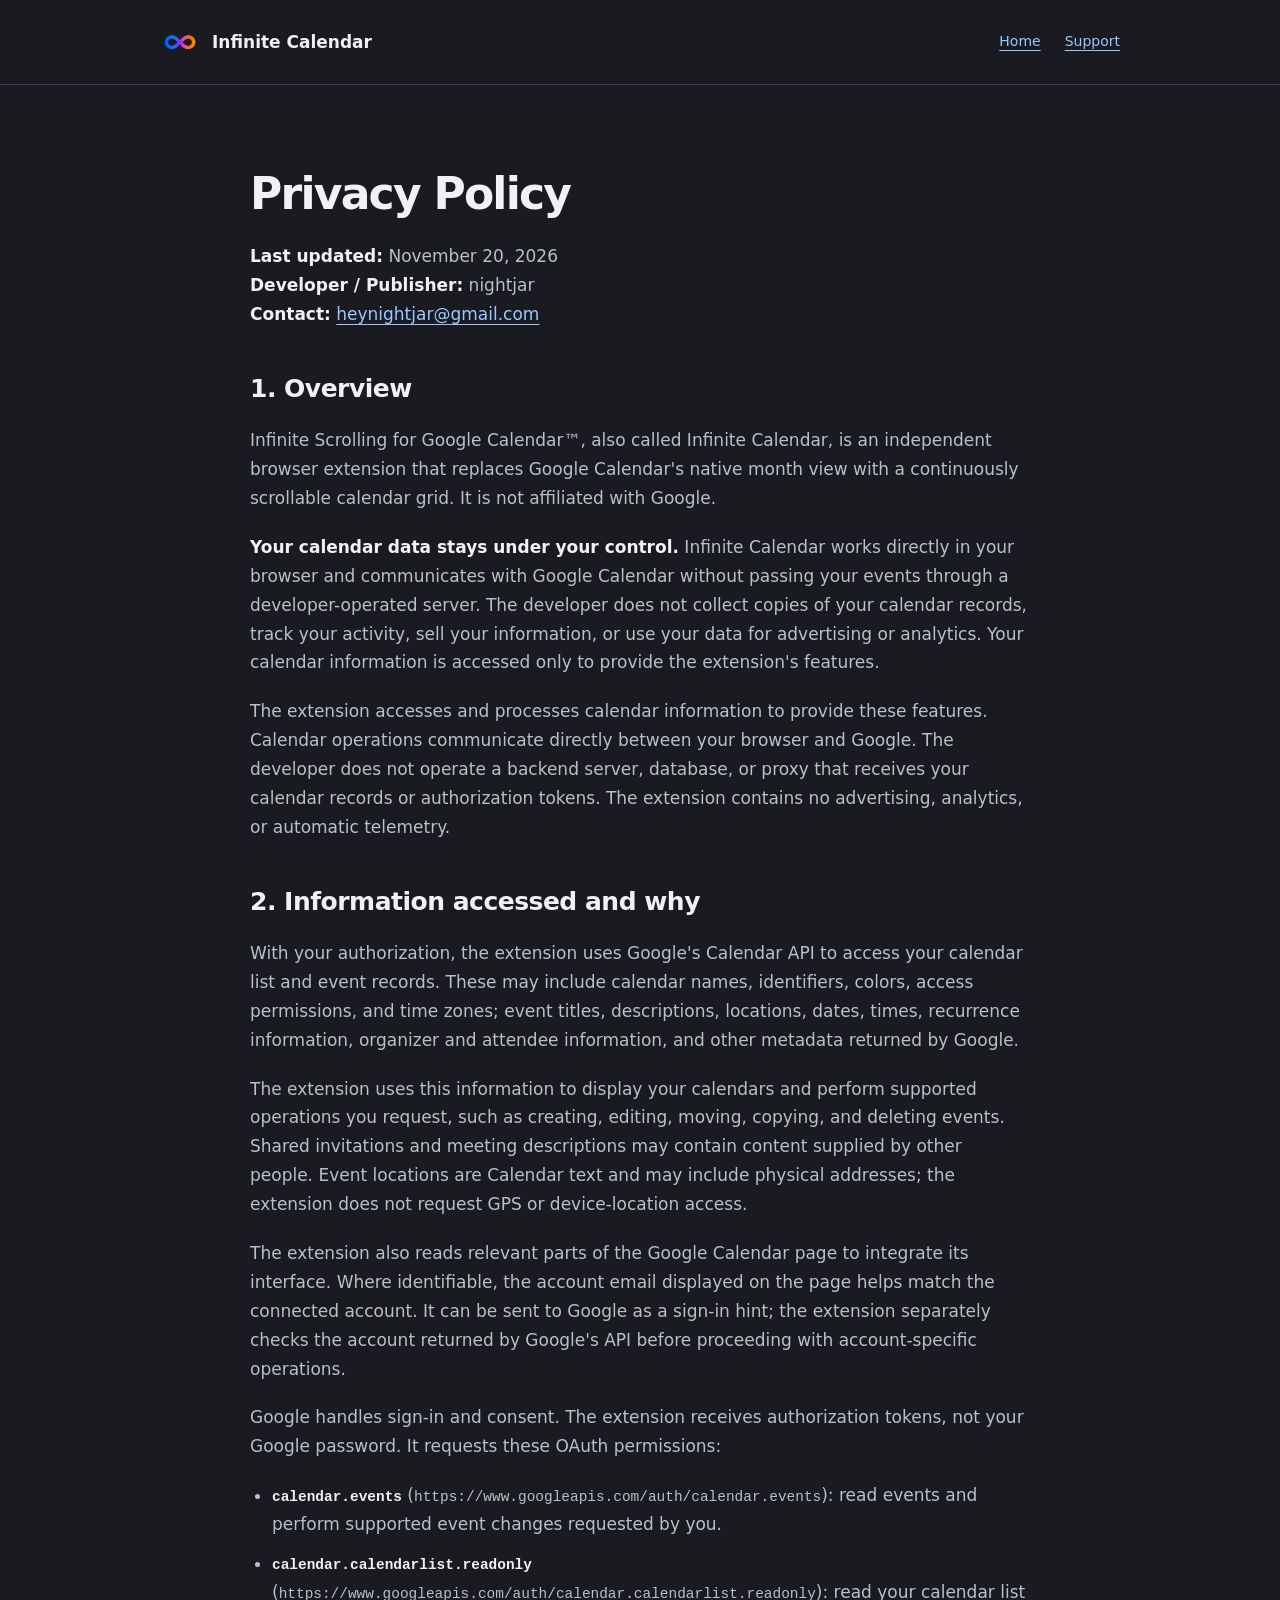
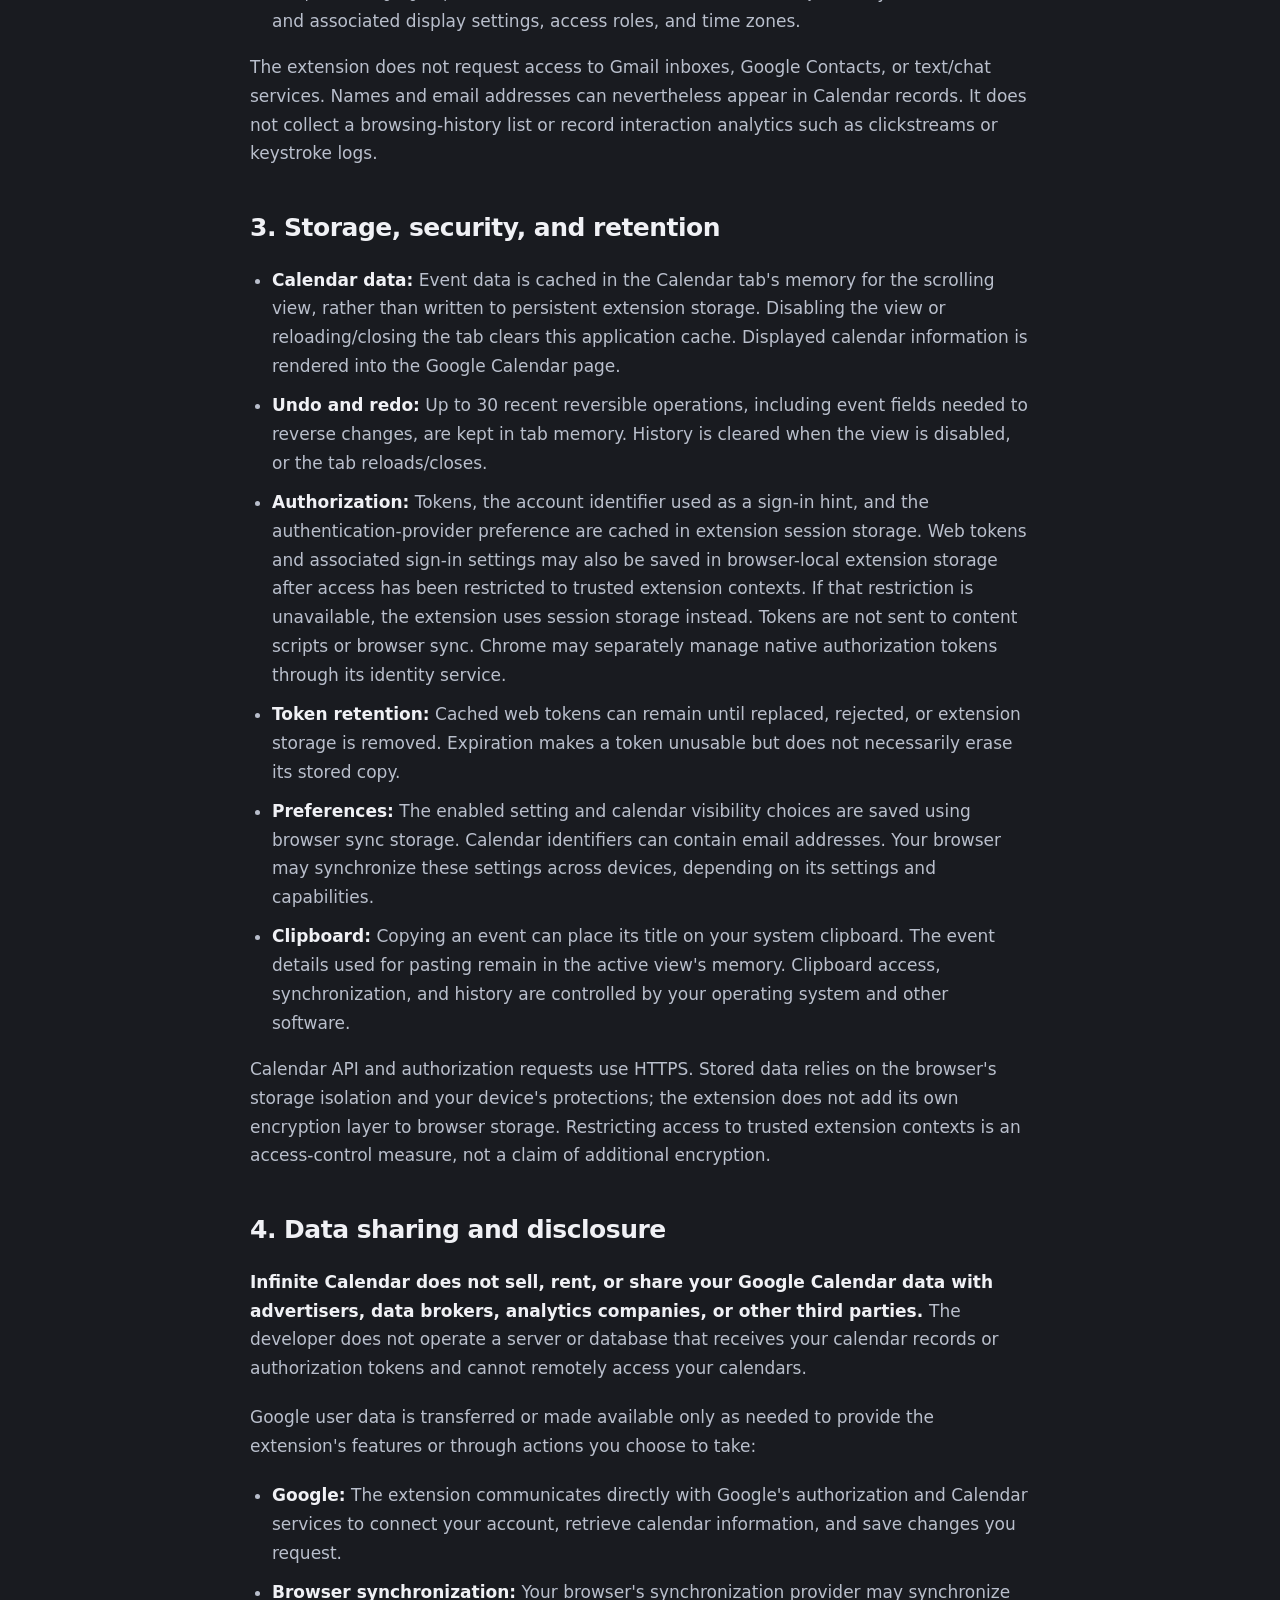
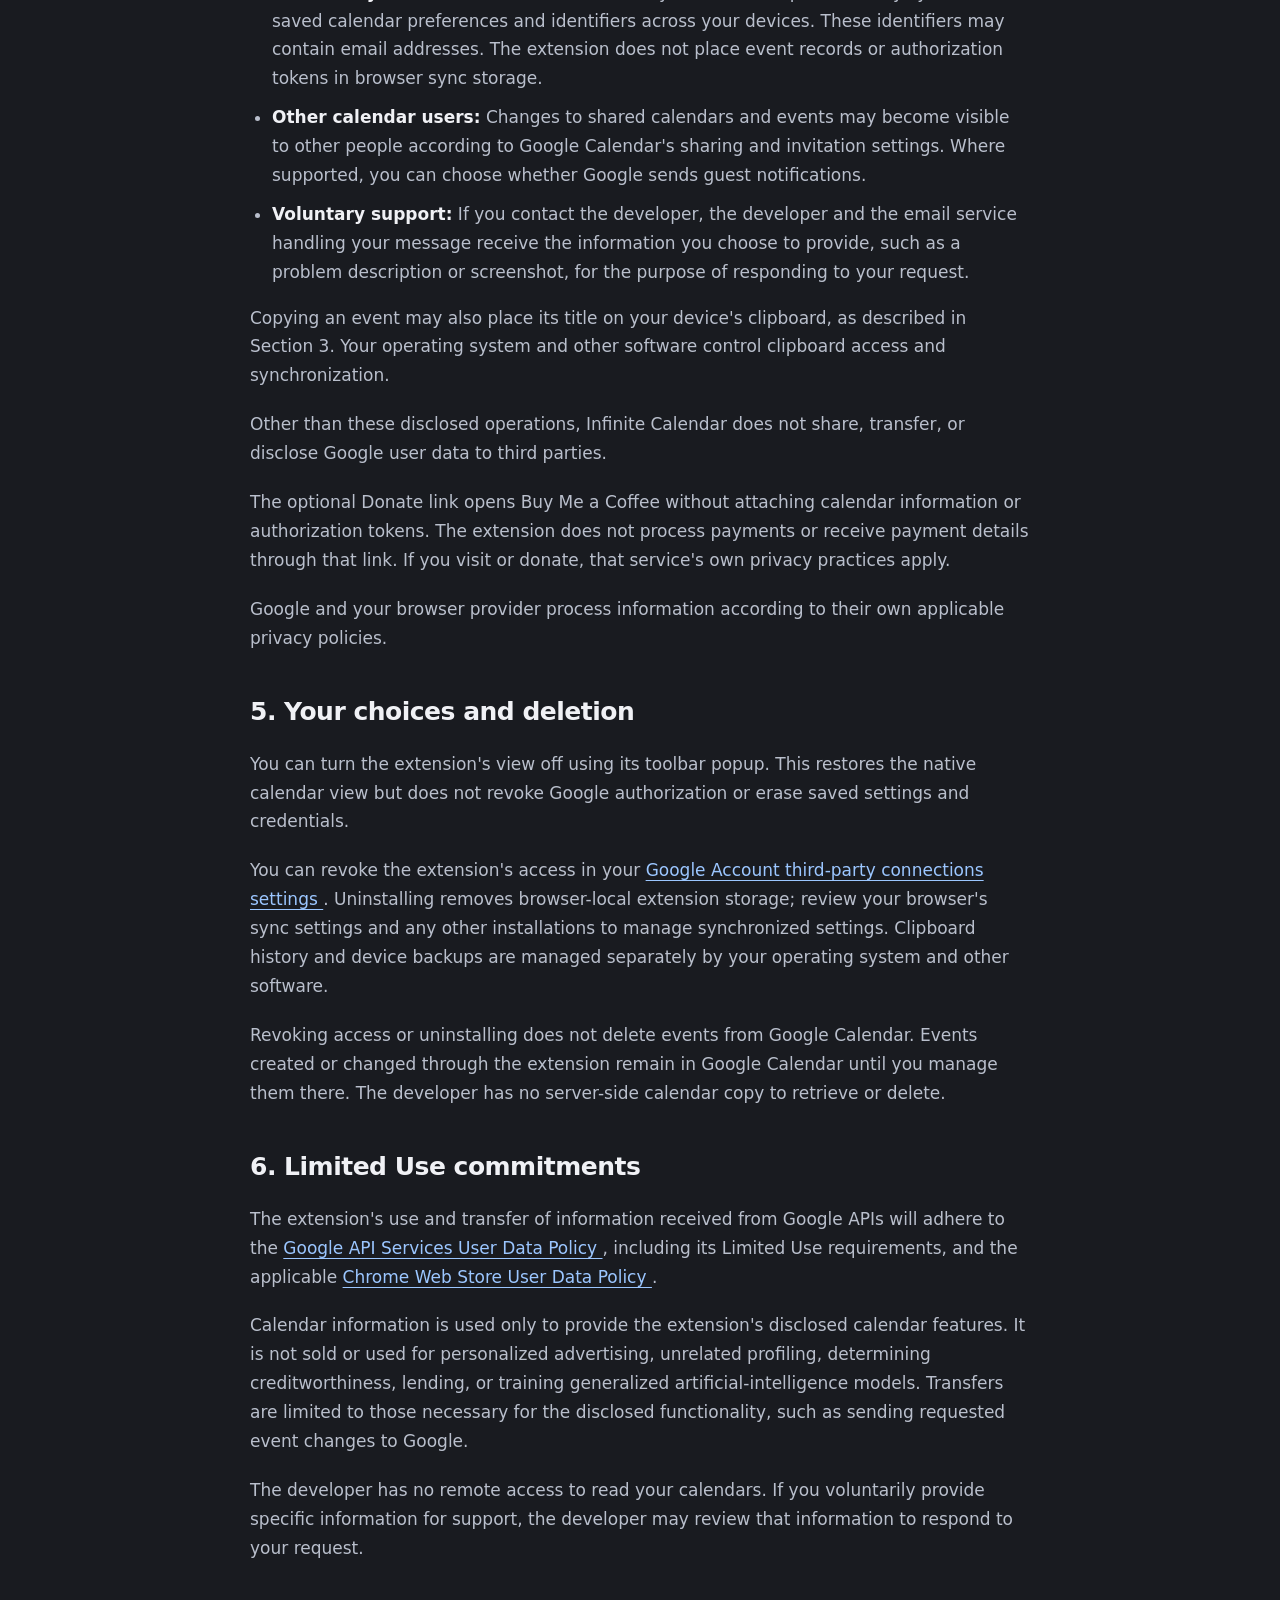
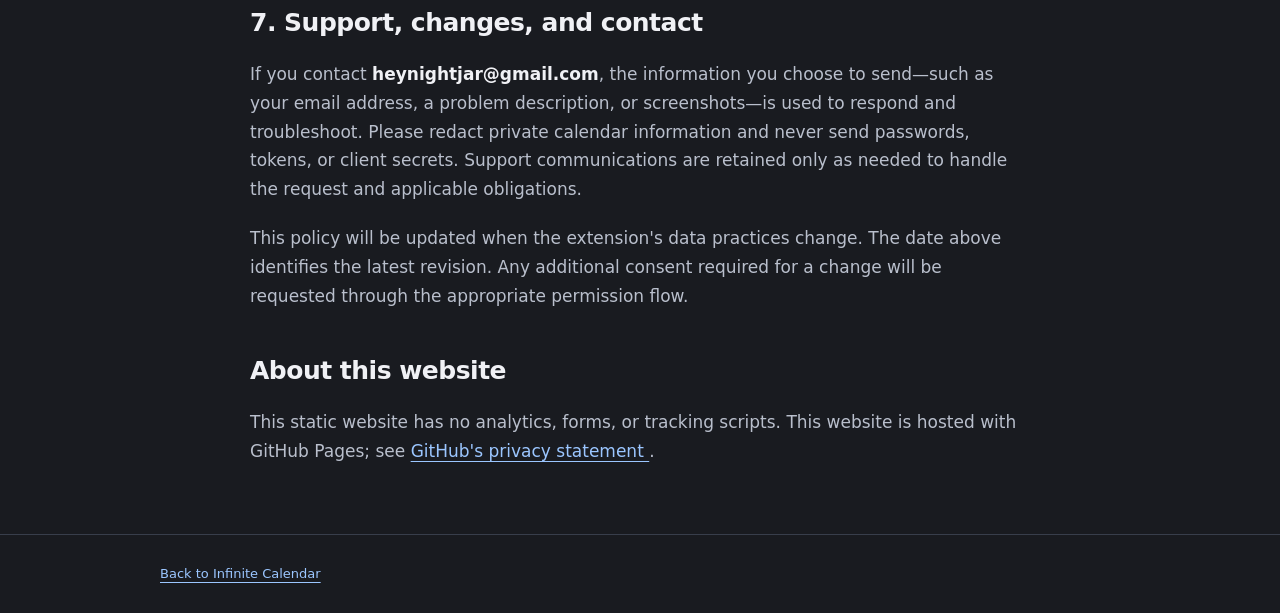
==== commit 09996d9a: "Updated privacy.html" ====
--- a/privacy.html
+++ b/privacy.html
@@ -192,7 +192,7 @@
       <strong>
         Infinite Calendar does not sell, rent, or share your Google
         Calendar data with advertisers, data brokers, analytics
-        companies, or other third parties for their own purposes.
+        companies, or other third parties.
       </strong>
       The developer does not operate a server or database that receives
       your calendar records or authorization tokens and cannot
